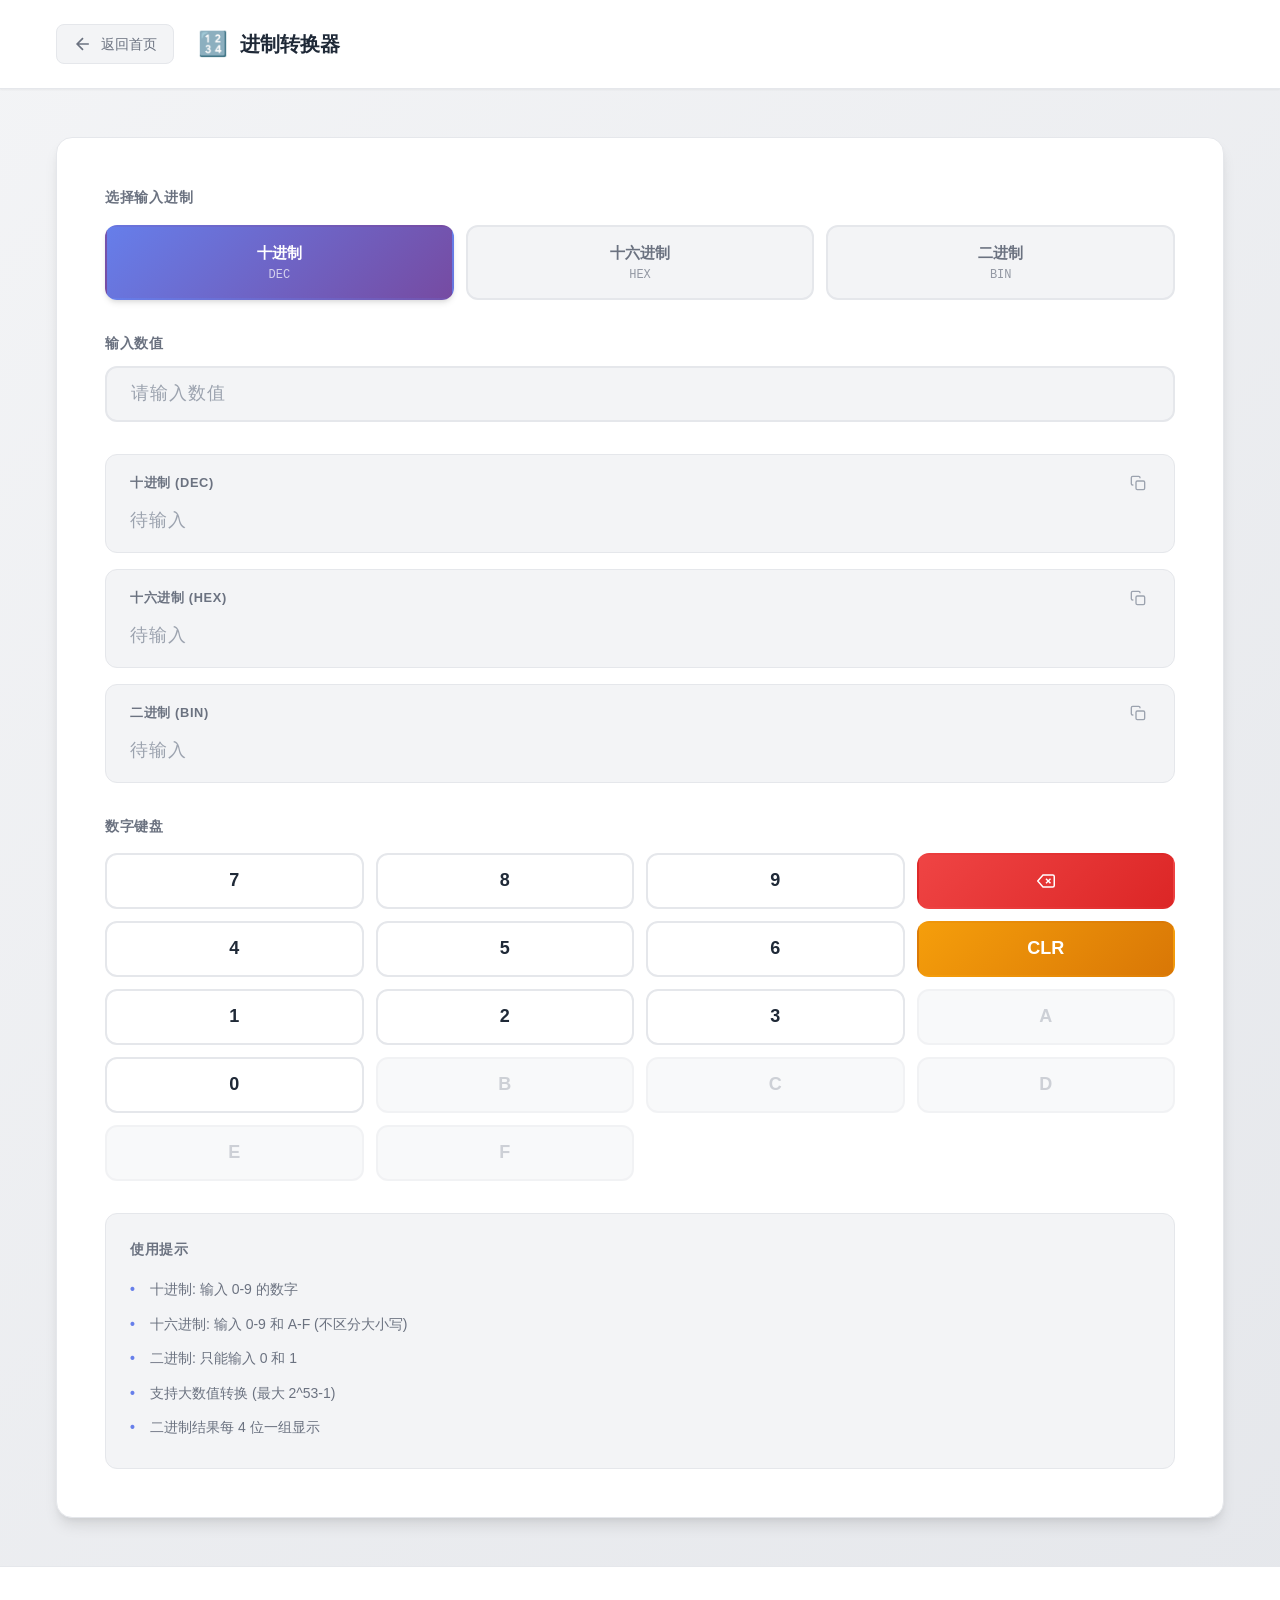
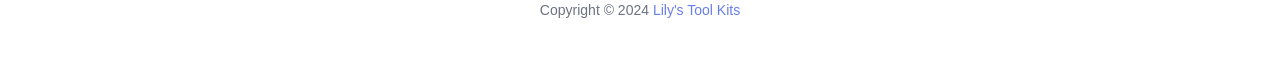
==== converter/converter.html @ 9b56d5a8 "feat: v1.0.0 全新UI设计系统 - 采用现代化卡片式设计风格,渐变色彩主题 - 新增一键复制功能、Toast提示消息系统 - 完美适配桌面、平板、移动设备 - 重构CSS变量系统,提升可维" ====
<!DOCTYPE html>
<html lang="zh-CN">
<head>
    <meta charset="UTF-8">
    <meta name="viewport" content="width=device-width, initial-scale=1.0">
    <title>进制转换器 - LilysToolKits</title>
    <link rel="stylesheet" href="../home/style.css">
    <link rel="stylesheet" href="converter.css">
    <link rel="icon" href="data:image/svg+xml,<svg xmlns='http://www.w3.org/2000/svg' viewBox='0 0 100 100'><text y='.9em' font-size='90'>🔢</text></svg>">
</head>
<body>
    <div class="app-container">
        <!-- 头部导航 -->
        <header class="app-header">
            <div class="header-content">
                <div class="nav-bar">
                    <a href="../home/index.html" class="back-button">
                        <svg width="20" height="20" viewBox="0 0 24 24" fill="none" stroke="currentColor" stroke-width="2">
                            <path d="M19 12H5M12 19l-7-7 7-7"/>
                        </svg>
                        <span>返回首页</span>
                    </a>
                    <div class="page-title">
                        <span class="page-icon">🔢</span>
                        <h1>进制转换器</h1>
                    </div>
                </div>
            </div>
        </header>

        <!-- 主内容区 -->
        <main class="app-main">
            <div class="container">
                <div class="converter-card">
                    <!-- 进制选择 -->
                    <div class="base-selector">
                        <div class="selector-label">选择输入进制</div>
                        <div class="btn-group">
                            <button class="btn btn-active" data-base="10">
                                <span class="btn-label">十进制</span>
                                <span class="btn-hint">DEC</span>
                            </button>
                            <button class="btn" data-base="16">
                                <span class="btn-label">十六进制</span>
                                <span class="btn-hint">HEX</span>
                            </button>
                            <button class="btn" data-base="2">
                                <span class="btn-label">二进制</span>
                                <span class="btn-hint">BIN</span>
                            </button>
                        </div>
                    </div>

                    <!-- 输入区域 -->
                    <div class="input-section">
                        <div class="input-label">输入数值</div>
                        <input type="text" id="inputValue" class="input-box" placeholder="请输入数值" autocomplete="off">
                    </div>

                    <!-- 结果显示 -->
                    <div class="results-section">
                        <div class="result-card">
                            <div class="result-header">
                                <span class="result-label">十进制 (DEC)</span>
                                <button class="copy-btn" data-target="decimalValue" title="复制">
                                    <svg width="16" height="16" viewBox="0 0 24 24" fill="none" stroke="currentColor" stroke-width="2">
                                        <rect x="9" y="9" width="13" height="13" rx="2" ry="2"></rect>
                                        <path d="M5 15H4a2 2 0 0 1-2-2V4a2 2 0 0 1 2-2h9a2 2 0 0 1 2 2v1"></path>
                                    </svg>
                                </button>
                            </div>
                            <div class="result-value" id="decimalValue">
                                <span class="result-placeholder">待输入</span>
                            </div>
                        </div>

                        <div class="result-card">
                            <div class="result-header">
                                <span class="result-label">十六进制 (HEX)</span>
                                <button class="copy-btn" data-target="hexValue" title="复制">
                                    <svg width="16" height="16" viewBox="0 0 24 24" fill="none" stroke="currentColor" stroke-width="2">
                                        <rect x="9" y="9" width="13" height="13" rx="2" ry="2"></rect>
                                        <path d="M5 15H4a2 2 0 0 1-2-2V4a2 2 0 0 1 2-2h9a2 2 0 0 1 2 2v1"></path>
                                    </svg>
                                </button>
                            </div>
                            <div class="result-value" id="hexValue">
                                <span class="result-placeholder">待输入</span>
                            </div>
                        </div>

                        <div class="result-card">
                            <div class="result-header">
                                <span class="result-label">二进制 (BIN)</span>
                                <button class="copy-btn" data-target="binaryValue" title="复制">
                                    <svg width="16" height="16" viewBox="0 0 24 24" fill="none" stroke="currentColor" stroke-width="2">
                                        <rect x="9" y="9" width="13" height="13" rx="2" ry="2"></rect>
                                        <path d="M5 15H4a2 2 0 0 1-2-2V4a2 2 0 0 1 2-2h9a2 2 0 0 1 2 2v1"></path>
                                    </svg>
                                </button>
                            </div>
                            <div class="result-value" id="binaryValue">
                                <span class="result-placeholder">待输入</span>
                            </div>
                        </div>
                    </div>

                    <!-- 数字键盘 -->
                    <div class="keypad-section">
                        <div class="keypad-title">数字键盘</div>
                        <div class="keypad-grid">
                            <button class="keypad-btn" data-value="7">7</button>
                            <button class="keypad-btn" data-value="8">8</button>
                            <button class="keypad-btn" data-value="9">9</button>
                            <button class="keypad-btn keypad-btn-danger" id="deleteBtn">
                                <svg width="18" height="18" viewBox="0 0 24 24" fill="none" stroke="currentColor" stroke-width="2">
                                    <path d="M21 4H8l-7 8 7 8h13a2 2 0 0 0 2-2V6a2 2 0 0 0-2-2z"></path>
                                    <line x1="18" y1="9" x2="12" y2="15"></line>
                                    <line x1="12" y1="9" x2="18" y2="15"></line>
                                </svg>
                            </button>

                            <button class="keypad-btn" data-value="4">4</button>
                            <button class="keypad-btn" data-value="5">5</button>
                            <button class="keypad-btn" data-value="6">6</button>
                            <button class="keypad-btn keypad-btn-warning" id="clearBtn">CLR</button>

                            <button class="keypad-btn" data-value="1">1</button>
                            <button class="keypad-btn" data-value="2">2</button>
                            <button class="keypad-btn" data-value="3">3</button>
                            <button class="keypad-btn" data-value="A">A</button>

                            <button class="keypad-btn" data-value="0">0</button>
                            <button class="keypad-btn" data-value="B">B</button>
                            <button class="keypad-btn" data-value="C">C</button>
                            <button class="keypad-btn" data-value="D">D</button>

                            <button class="keypad-btn" data-value="E">E</button>
                            <button class="keypad-btn" data-value="F">F</button>
                            <button class="keypad-btn keypad-btn-empty"></button>
                            <button class="keypad-btn keypad-btn-empty"></button>
                        </div>
                    </div>

                    <!-- 使用提示 -->
                    <div class="tips-section">
                        <div class="tips-title">使用提示</div>
                        <ul class="tips-list">
                            <li>十进制: 输入 0-9 的数字</li>
                            <li>十六进制: 输入 0-9 和 A-F (不区分大小写)</li>
                            <li>二进制: 只能输入 0 和 1</li>
                            <li>支持大数值转换 (最大 2^53-1)</li>
                            <li>二进制结果每 4 位一组显示</li>
                        </ul>
                    </div>
                </div>
            </div>
        </main>

        <!-- 页脚 -->
        <footer class="app-footer">
            <div class="footer-content">
                <p>Copyright © 2024 <a href="https://gitee.com/jinwyu" target="_blank">Lily's Tool Kits</a></p>
            </div>
        </footer>
    </div>

    <script src="converter.js"></script>
</body>
</html>
---- home/style.css ----
/* ==================== 全局样式 ==================== */
:root {
    /* 主题色 */
    --primary-gradient: linear-gradient(135deg, #667eea 0%, #764ba2 100%);
    --primary-color: #667eea;
    --primary-dark: #764ba2;

    /* 辅助色 */
    --success-color: #10b981;
    --warning-color: #f59e0b;
    --danger-color: #ef4444;
    --info-color: #3b82f6;

    /* 中性色 */
    --bg-gradient: linear-gradient(135deg, #f3f4f6 0%, #e5e7eb 100%);
    --bg-color: #f3f4f6;
    --card-bg: #ffffff;
    --border-color: #e5e7eb;

    /* 文字颜色 */
    --text-primary: #1f2937;
    --text-secondary: #6b7280;
    --text-light: #9ca3af;

    /* 阴影 */
    --shadow-sm: 0 1px 2px 0 rgba(0, 0, 0, 0.05);
    --shadow-md: 0 4px 6px -1px rgba(0, 0, 0, 0.1), 0 2px 4px -1px rgba(0, 0, 0, 0.06);
    --shadow-lg: 0 10px 15px -3px rgba(0, 0, 0, 0.1), 0 4px 6px -2px rgba(0, 0, 0, 0.05);
    --shadow-xl: 0 20px 25px -5px rgba(0, 0, 0, 0.1), 0 10px 10px -5px rgba(0, 0, 0, 0.04);

    /* 圆角 */
    --radius-sm: 0.375rem;
    --radius-md: 0.5rem;
    --radius-lg: 0.75rem;
    --radius-xl: 1rem;

    /* 间距 */
    --spacing-xs: 0.5rem;
    --spacing-sm: 0.75rem;
    --spacing-md: 1rem;
    --spacing-lg: 1.5rem;
    --spacing-xl: 2rem;
    --spacing-2xl: 3rem;
}

* {
    margin: 0;
    padding: 0;
    box-sizing: border-box;
}

body {
    font-family: -apple-system, BlinkMacSystemFont, 'Segoe UI', 'Roboto', 'Oxygen', 'Ubuntu', 'Cantarell', 'Fira Sans', 'Droid Sans', 'Helvetica Neue', sans-serif;
    background: var(--bg-gradient);
    color: var(--text-primary);
    line-height: 1.6;
    min-height: 100vh;
    -webkit-font-smoothing: antialiased;
    -moz-osx-font-smoothing: grayscale;
}

/* ==================== 应用容器 ==================== */
.app-container {
    display: flex;
    flex-direction: column;
    min-height: 100vh;
}

/* ==================== 头部导航 ==================== */
.app-header {
    background: var(--card-bg);
    border-bottom: 1px solid var(--border-color);
    box-shadow: var(--shadow-sm);
    position: sticky;
    top: 0;
    z-index: 100;
}

.header-content {
    max-width: 1200px;
    margin: 0 auto;
    padding: var(--spacing-lg) var(--spacing-md);
}

.logo-section {
    display: flex;
    align-items: center;
    gap: var(--spacing-md);
    margin-bottom: var(--spacing-xs);
}

.logo-icon {
    font-size: 2.5rem;
    filter: drop-shadow(0 2px 4px rgba(0, 0, 0, 0.1));
}

.logo-text {
    display: flex;
    align-items: center;
    gap: var(--spacing-sm);
}

.logo-text h1 {
    font-size: 1.75rem;
    font-weight: 700;
    background: var(--primary-gradient);
    -webkit-background-clip: text;
    -webkit-text-fill-color: transparent;
    background-clip: text;
}

.version-badge {
    display: inline-flex;
    align-items: center;
    padding: 0.25rem 0.75rem;
    background: var(--primary-gradient);
    color: white;
    font-size: 0.75rem;
    font-weight: 600;
    border-radius: 9999px;
    letter-spacing: 0.025em;
}

.header-subtitle {
    color: var(--text-secondary);
    font-size: 0.95rem;
    margin-left: calc(2.5rem + var(--spacing-md));
}

/* ==================== 主内容区 ==================== */
.app-main {
    flex: 1;
    padding: var(--spacing-2xl) 0;
}

.container {
    max-width: 1200px;
    margin: 0 auto;
    padding: 0 var(--spacing-md);
}

/* ==================== 工具网格 ==================== */
.tools-grid {
    display: grid;
    grid-template-columns: repeat(auto-fill, minmax(320px, 1fr));
    gap: var(--spacing-lg);
    margin-bottom: var(--spacing-2xl);
}

.tool-card {
    background: var(--card-bg);
    border-radius: var(--radius-xl);
    padding: var(--spacing-xl);
    box-shadow: var(--shadow-md);
    cursor: pointer;
    transition: all 0.3s cubic-bezier(0.4, 0, 0.2, 1);
    border: 1px solid var(--border-color);
    position: relative;
    overflow: hidden;
}

.tool-card::before {
    content: '';
    position: absolute;
    top: 0;
    left: 0;
    right: 0;
    height: 4px;
    background: var(--primary-gradient);
    transform: scaleX(0);
    transition: transform 0.3s ease;
}

.tool-card:hover {
    transform: translateY(-4px);
    box-shadow: var(--shadow-xl);
    border-color: var(--primary-color);
}

.tool-card:hover::before {
    transform: scaleX(1);
}

.tool-icon {
    width: 56px;
    height: 56px;
    border-radius: var(--radius-lg);
    display: flex;
    align-items: center;
    justify-content: center;
    font-size: 1.75rem;
    margin-bottom: var(--spacing-md);
    background: var(--bg-gradient);
}

.tool-card:nth-child(1) .tool-icon {
    background: linear-gradient(135deg, #667eea 0%, #764ba2 100%);
}

.tool-card:nth-child(2) .tool-icon {
    background: linear-gradient(135deg, #f093fb 0%, #f5576c 100%);
}

.tool-card:nth-child(3) .tool-icon {
    background: linear-gradient(135deg, #4facfe 0%, #00f2fe 100%);
}

.tool-title {
    font-size: 1.25rem;
    font-weight: 600;
    color: var(--text-primary);
    margin-bottom: var(--spacing-xs);
}

.tool-description {
    font-size: 0.9rem;
    color: var(--text-secondary);
    line-height: 1.5;
    margin-bottom: var(--spacing-md);
}

.tool-tags {
    display: flex;
    flex-wrap: wrap;
    gap: var(--spacing-xs);
}

.tool-tag {
    display: inline-flex;
    align-items: center;
    padding: 0.25rem 0.625rem;
    background: var(--bg-color);
    color: var(--text-secondary);
    font-size: 0.75rem;
    font-weight: 500;
    border-radius: var(--radius-sm);
    border: 1px solid var(--border-color);
}

/* ==================== 特性说明 ==================== */
.features-section {
    display: grid;
    grid-template-columns: repeat(auto-fit, minmax(240px, 1fr));
    gap: var(--spacing-lg);
    margin-top: var(--spacing-2xl);
}

.feature-item {
    display: flex;
    align-items: flex-start;
    gap: var(--spacing-md);
    padding: var(--spacing-lg);
    background: var(--card-bg);
    border-radius: var(--radius-lg);
    box-shadow: var(--shadow-sm);
    border: 1px solid var(--border-color);
    transition: all 0.3s ease;
}

.feature-item:hover {
    box-shadow: var(--shadow-md);
    transform: translateY(-2px);
}

.feature-icon {
    font-size: 2rem;
    flex-shrink: 0;
}

.feature-text h3 {
    font-size: 1rem;
    font-weight: 600;
    color: var(--text-primary);
    margin-bottom: 0.25rem;
}

.feature-text p {
    font-size: 0.875rem;
    color: var(--text-secondary);
    line-height: 1.4;
}

/* ==================== 页脚 ==================== */
.app-footer {
    background: var(--card-bg);
    border-top: 1px solid var(--border-color);
    padding: var(--spacing-xl) 0;
    margin-top: auto;
}

.footer-content {
    max-width: 1200px;
    margin: 0 auto;
    padding: 0 var(--spacing-md);
    text-align: center;
}

.footer-content p {
    color: var(--text-secondary);
    font-size: 0.875rem;
    margin-bottom: var(--spacing-xs);
}

.footer-content a {
    color: var(--primary-color);
    text-decoration: none;
    font-weight: 500;
    transition: color 0.2s ease;
}

.footer-content a:hover {
    color: var(--primary-dark);
    text-decoration: underline;
}

.footer-links {
    display: flex;
    justify-content: center;
    align-items: center;
    gap: var(--spacing-sm);
    flex-wrap: wrap;
}

.separator {
    color: var(--text-light);
}

/* ==================== 响应式设计 ==================== */
@media (max-width: 768px) {
    .header-content {
        padding: var(--spacing-md);
    }

    .logo-icon {
        font-size: 2rem;
    }

    .logo-text h1 {
        font-size: 1.5rem;
    }

    .header-subtitle {
        margin-left: calc(2rem + var(--spacing-md));
        font-size: 0.875rem;
    }

    .app-main {
        padding: var(--spacing-xl) 0;
    }

    .tools-grid {
        grid-template-columns: 1fr;
        gap: var(--spacing-md);
    }

    .tool-card {
        padding: var(--spacing-lg);
    }

    .features-section {
        grid-template-columns: 1fr;
        gap: var(--spacing-md);
    }

    .feature-item {
        padding: var(--spacing-md);
    }
}

@media (max-width: 480px) {
    .container {
        padding: 0 var(--spacing-sm);
    }

    .logo-text h1 {
        font-size: 1.25rem;
    }

    .version-badge {
        font-size: 0.7rem;
        padding: 0.2rem 0.5rem;
    }

    .tool-icon {
        width: 48px;
        height: 48px;
        font-size: 1.5rem;
    }

    .tool-title {
        font-size: 1.1rem;
    }

    .tool-description {
        font-size: 0.85rem;
    }
}

/* ==================== 动画效果 ==================== */
@keyframes fadeIn {
    from {
        opacity: 0;
        transform: translateY(20px);
    }
    to {
        opacity: 1;
        transform: translateY(0);
    }
}

.tool-card {
    animation: fadeIn 0.5s ease-out;
}

.tool-card:nth-child(1) {
    animation-delay: 0.1s;
}

.tool-card:nth-child(2) {
    animation-delay: 0.2s;
}

.tool-card:nth-child(3) {
    animation-delay: 0.3s;
}

.feature-item {
    animation: fadeIn 0.5s ease-out;
}

.feature-item:nth-child(1) {
    animation-delay: 0.4s;
}

.feature-item:nth-child(2) {
    animation-delay: 0.5s;
}

.feature-item:nth-child(3) {
    animation-delay: 0.6s;
}

.feature-item:nth-child(4) {
    animation-delay: 0.7s;
}
---- converter/converter.css ----
/* ==================== 导航栏样式 ==================== */
.nav-bar {
    display: flex;
    align-items: center;
    gap: var(--spacing-lg);
}

.back-button {
    display: inline-flex;
    align-items: center;
    gap: var(--spacing-xs);
    padding: var(--spacing-xs) var(--spacing-md);
    background: var(--bg-color);
    color: var(--text-secondary);
    text-decoration: none;
    border-radius: var(--radius-md);
    font-size: 0.875rem;
    font-weight: 500;
    transition: all 0.2s ease;
    border: 1px solid var(--border-color);
}

.back-button:hover {
    background: var(--primary-color);
    color: white;
    border-color: var(--primary-color);
    transform: translateX(-2px);
}

.back-button svg {
    transition: transform 0.2s ease;
}

.back-button:hover svg {
    transform: translateX(-2px);
}

.page-title {
    display: flex;
    align-items: center;
    gap: var(--spacing-sm);
}

.page-icon {
    font-size: 1.5rem;
}

.page-title h1 {
    font-size: 1.25rem;
    font-weight: 600;
    color: var(--text-primary);
}

/* ==================== 转换器卡片 ==================== */
.converter-card {
    background: var(--card-bg);
    border-radius: var(--radius-xl);
    padding: var(--spacing-2xl);
    box-shadow: var(--shadow-lg);
    border: 1px solid var(--border-color);
}

/* ==================== 进制选择器 ==================== */
.base-selector {
    margin-bottom: var(--spacing-xl);
}

.selector-label {
    font-size: 0.875rem;
    font-weight: 600;
    color: var(--text-secondary);
    margin-bottom: var(--spacing-md);
    text-transform: uppercase;
    letter-spacing: 0.05em;
}

.btn-group {
    display: flex;
    gap: var(--spacing-sm);
    flex-wrap: wrap;
}

.btn {
    flex: 1;
    min-width: 120px;
    padding: var(--spacing-md) var(--spacing-lg);
    background: var(--bg-color);
    color: var(--text-secondary);
    border: 2px solid var(--border-color);
    border-radius: var(--radius-lg);
    font-size: 0.95rem;
    font-weight: 500;
    cursor: pointer;
    transition: all 0.3s ease;
    display: flex;
    flex-direction: column;
    align-items: center;
    gap: 0.25rem;
}

.btn-label {
    font-weight: 600;
}

.btn-hint {
    font-size: 0.75rem;
    opacity: 0.7;
    font-family: monospace;
}

.btn:hover {
    background: white;
    border-color: var(--primary-color);
    color: var(--primary-color);
    transform: translateY(-2px);
    box-shadow: var(--shadow-md);
}

.btn-active {
    background: var(--primary-gradient);
    color: white;
    border-color: transparent;
    box-shadow: var(--shadow-md);
}

.btn-active:hover {
    background: var(--primary-gradient);
    color: white;
    border-color: transparent;
    transform: translateY(-2px);
}

/* ==================== 输入区域 ==================== */
.input-section {
    margin-bottom: var(--spacing-xl);
}

.input-label {
    font-size: 0.875rem;
    font-weight: 600;
    color: var(--text-secondary);
    margin-bottom: var(--spacing-sm);
    text-transform: uppercase;
    letter-spacing: 0.05em;
}

.input-box {
    width: 100%;
    padding: var(--spacing-md) var(--spacing-lg);
    font-family: 'Courier New', Courier, monospace;
    font-size: 1.125rem;
    font-weight: 600;
    border: 2px solid var(--border-color);
    border-radius: var(--radius-lg);
    background: var(--bg-color);
    color: var(--text-primary);
    transition: all 0.3s ease;
    letter-spacing: 0.05em;
}

.input-box:focus {
    outline: none;
    border-color: var(--primary-color);
    background: white;
    box-shadow: 0 0 0 3px rgba(102, 126, 234, 0.1);
}

.input-box::placeholder {
    color: var(--text-light);
    font-weight: 400;
}

.input-error {
    border-color: var(--danger-color) !important;
    background: #fef2f2 !important;
}

/* ==================== 结果显示 ==================== */
.results-section {
    display: grid;
    gap: var(--spacing-md);
    margin-bottom: var(--spacing-xl);
}

.result-card {
    background: var(--bg-color);
    border-radius: var(--radius-lg);
    padding: var(--spacing-md) var(--spacing-lg);
    border: 1px solid var(--border-color);
    transition: all 0.3s ease;
}

.result-card:hover {
    border-color: var(--primary-color);
    box-shadow: var(--shadow-sm);
}

.result-header {
    display: flex;
    justify-content: space-between;
    align-items: center;
    margin-bottom: var(--spacing-sm);
}

.result-label {
    font-size: 0.8rem;
    font-weight: 600;
    color: var(--text-secondary);
    text-transform: uppercase;
    letter-spacing: 0.05em;
}

.copy-btn {
    background: transparent;
    border: none;
    color: var(--text-light);
    cursor: pointer;
    padding: 0.25rem;
    border-radius: var(--radius-sm);
    transition: all 0.2s ease;
    display: flex;
    align-items: center;
    justify-content: center;
}

.copy-btn:hover {
    color: var(--primary-color);
    background: rgba(102, 126, 234, 0.1);
}

.result-value {
    font-family: 'Courier New', Courier, monospace;
    font-size: 1.125rem;
    font-weight: 600;
    color: var(--text-primary);
    word-break: break-all;
    line-height: 1.6;
    min-height: 1.75rem;
    letter-spacing: 0.05em;
}

.result-placeholder {
    color: var(--text-light);
    font-weight: 400;
}

.result-value-error {
    color: var(--danger-color);
    font-weight: 500;
}

/* ==================== 数字键盘 ==================== */
.keypad-section {
    margin-bottom: var(--spacing-xl);
}

.keypad-title {
    font-size: 0.875rem;
    font-weight: 600;
    color: var(--text-secondary);
    margin-bottom: var(--spacing-md);
    text-transform: uppercase;
    letter-spacing: 0.05em;
}

.keypad-grid {
    display: grid;
    grid-template-columns: repeat(4, 1fr);
    gap: var(--spacing-sm);
}

.keypad-btn {
    height: 56px;
    background: white;
    border: 2px solid var(--border-color);
    border-radius: var(--radius-lg);
    font-size: 1.125rem;
    font-weight: 600;
    color: var(--text-primary);
    cursor: pointer;
    transition: all 0.2s ease;
    display: flex;
    align-items: center;
    justify-content: center;
}

.keypad-btn:hover:not(.keypad-btn-empty):not(.keypad-btn-disabled) {
    background: var(--primary-color);
    color: white;
    border-color: var(--primary-color);
    transform: translateY(-2px);
    box-shadow: var(--shadow-md);
}

.keypad-btn:active:not(.keypad-btn-empty):not(.keypad-btn-disabled) {
    transform: translateY(0);
}

.keypad-btn-disabled {
    background: var(--bg-color);
    color: var(--text-light);
    cursor: not-allowed;
    opacity: 0.5;
}

.keypad-btn-danger {
    background: linear-gradient(135deg, #ef4444 0%, #dc2626 100%);
    color: white;
    border-color: transparent;
}

.keypad-btn-danger:hover {
    background: linear-gradient(135deg, #dc2626 0%, #b91c1c 100%);
    transform: translateY(-2px);
}

.keypad-btn-warning {
    background: linear-gradient(135deg, #f59e0b 0%, #d97706 100%);
    color: white;
    border-color: transparent;
}

.keypad-btn-warning:hover {
    background: linear-gradient(135deg, #d97706 0%, #b45309 100%);
    transform: translateY(-2px);
}

.keypad-btn-empty {
    background: transparent;
    border-color: transparent;
    cursor: default;
}

/* ==================== 使用提示 ==================== */
.tips-section {
    background: var(--bg-color);
    border-radius: var(--radius-lg);
    padding: var(--spacing-lg);
    border: 1px solid var(--border-color);
}

.tips-title {
    font-size: 0.875rem;
    font-weight: 600;
    color: var(--text-secondary);
    margin-bottom: var(--spacing-sm);
    text-transform: uppercase;
    letter-spacing: 0.05em;
}

.tips-list {
    list-style: none;
    padding: 0;
    margin: 0;
}

.tips-list li {
    font-size: 0.875rem;
    color: var(--text-secondary);
    padding: 0.375rem 0;
    padding-left: 1.25rem;
    position: relative;
}

.tips-list li::before {
    content: '•';
    position: absolute;
    left: 0;
    color: var(--primary-color);
    font-weight: bold;
}

/* ==================== 响应式设计 ==================== */
@media (max-width: 768px) {
    .nav-bar {
        flex-direction: column;
        align-items: flex-start;
        gap: var(--spacing-md);
    }

    .back-button {
        align-self: flex-start;
    }

    .converter-card {
        padding: var(--spacing-lg);
    }

    .btn-group {
        flex-direction: column;
    }

    .btn {
        min-width: auto;
    }

    .keypad-btn {
        height: 64px;
        font-size: 1rem;
    }

    .result-value {
        font-size: 1rem;
    }
}

@media (max-width: 480px) {
    .converter-card {
        padding: var(--spacing-md);
    }

    .keypad-btn {
        height: 56px;
        font-size: 0.95rem;
    }

    .input-box {
        font-size: 1rem;
        padding: var(--spacing-sm) var(--spacing-md);
    }
}

/* ==================== 动画效果 ==================== */
@keyframes fadeIn {
    from {
        opacity: 0;
        transform: translateY(10px);
    }
    to {
        opacity: 1;
        transform: translateY(0);
    }
}

.converter-card {
    animation: fadeIn 0.4s ease-out;
}

.result-card {
    animation: fadeIn 0.4s ease-out;
}

.result-card:nth-child(1) {
    animation-delay: 0.1s;
}

.result-card:nth-child(2) {
    animation-delay: 0.2s;
}

.result-card:nth-child(3) {
    animation-delay: 0.3s;
}
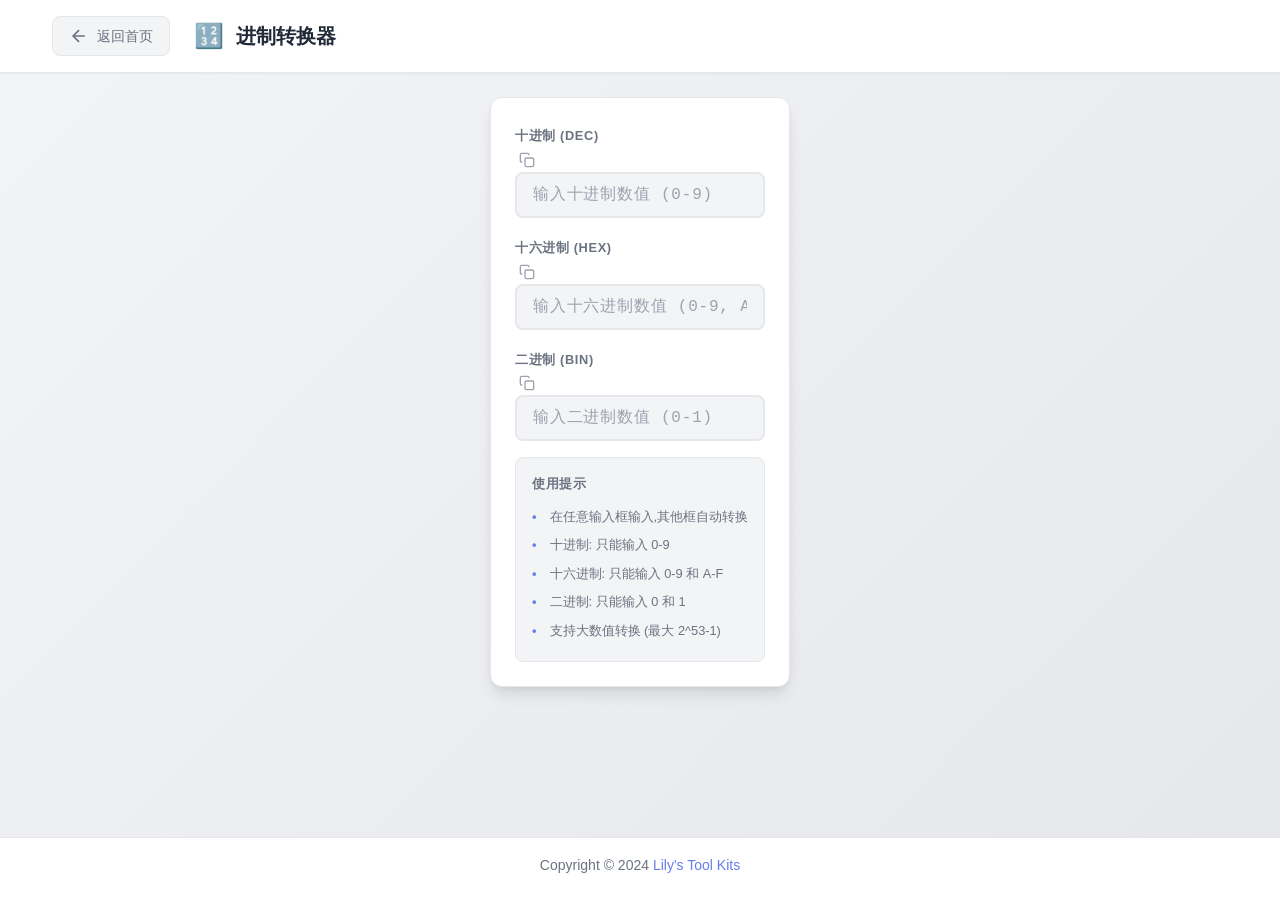
==== commit c92e8b90: "Release v1.0.3: 首页优化,进制转换器重构,实时转换 - 首页去掉4个特性卡片,优化H5布局 - 进制转换器重构,只保留3个输入框 - 实现实时转换功能 - 智能输入限制 - 简化UI," ====
--- a/converter/converter.html
+++ b/converter/converter.html
@@ -32,125 +32,57 @@
         <main class="app-main">
             <div class="container">
                 <div class="converter-card">
-                    <!-- 进制选择 -->
-                    <div class="base-selector">
-                        <div class="selector-label">选择输入进制</div>
-                        <div class="btn-group">
-                            <button class="btn btn-active" data-base="10">
-                                <span class="btn-label">十进制</span>
-                                <span class="btn-hint">DEC</span>
-                            </button>
-                            <button class="btn" data-base="16">
-                                <span class="btn-label">十六进制</span>
-                                <span class="btn-hint">HEX</span>
-                            </button>
-                            <button class="btn" data-base="2">
-                                <span class="btn-label">二进制</span>
-                                <span class="btn-hint">BIN</span>
+                    <!-- 十进制输入 -->
+                    <div class="input-section">
+                        <div class="input-header">
+                            <span class="input-label">十进制 (DEC)</span>
+                            <button class="copy-btn" data-target="decimalInput" title="复制">
+                                <svg width="16" height="16" viewBox="0 0 24 24" fill="none" stroke="currentColor" stroke-width="2">
+                                    <rect x="9" y="9" width="13" height="13" rx="2" ry="2"></rect>
+                                    <path d="M5 15H4a2 2 0 0 1-2-2V4a2 2 0 0 1 2-2h9a2 2 0 0 1 2 2v1"></path>
+                                </svg>
                             </button>
                         </div>
+                        <input type="text" id="decimalInput" class="input-box" placeholder="输入十进制数值 (0-9)" autocomplete="off">
                     </div>
 
-                    <!-- 输入区域 -->
+                    <!-- 十六进制输入 -->
                     <div class="input-section">
-                        <div class="input-label">输入数值</div>
-                        <input type="text" id="inputValue" class="input-box" placeholder="请输入数值" autocomplete="off">
+                        <div class="input-header">
+                            <span class="input-label">十六进制 (HEX)</span>
+                            <button class="copy-btn" data-target="hexInput" title="复制">
+                                <svg width="16" height="16" viewBox="0 0 24 24" fill="none" stroke="currentColor" stroke-width="2">
+                                    <rect x="9" y="9" width="13" height="13" rx="2" ry="2"></rect>
+                                    <path d="M5 15H4a2 2 0 0 1-2-2V4a2 2 0 0 1 2-2h9a2 2 0 0 1 2 2v1"></path>
+                                </svg>
+                            </button>
+                        </div>
+                        <input type="text" id="hexInput" class="input-box" placeholder="输入十六进制数值 (0-9, A-F)" autocomplete="off">
                     </div>
 
-                    <!-- 结果显示 -->
-                    <div class="results-section">
-                        <div class="result-card">
-                            <div class="result-header">
-                                <span class="result-label">十进制 (DEC)</span>
-                                <button class="copy-btn" data-target="decimalValue" title="复制">
-                                    <svg width="16" height="16" viewBox="0 0 24 24" fill="none" stroke="currentColor" stroke-width="2">
-                                        <rect x="9" y="9" width="13" height="13" rx="2" ry="2"></rect>
-                                        <path d="M5 15H4a2 2 0 0 1-2-2V4a2 2 0 0 1 2-2h9a2 2 0 0 1 2 2v1"></path>
-                                    </svg>
-                                </button>
-                            </div>
-                            <div class="result-value" id="decimalValue">
-                                <span class="result-placeholder">待输入</span>
-                            </div>
-                        </div>
-
-                        <div class="result-card">
-                            <div class="result-header">
-                                <span class="result-label">十六进制 (HEX)</span>
-                                <button class="copy-btn" data-target="hexValue" title="复制">
-                                    <svg width="16" height="16" viewBox="0 0 24 24" fill="none" stroke="currentColor" stroke-width="2">
-                                        <rect x="9" y="9" width="13" height="13" rx="2" ry="2"></rect>
-                                        <path d="M5 15H4a2 2 0 0 1-2-2V4a2 2 0 0 1 2-2h9a2 2 0 0 1 2 2v1"></path>
-                                    </svg>
-                                </button>
-                            </div>
-                            <div class="result-value" id="hexValue">
-                                <span class="result-placeholder">待输入</span>
-                            </div>
-                        </div>
-
-                        <div class="result-card">
-                            <div class="result-header">
-                                <span class="result-label">二进制 (BIN)</span>
-                                <button class="copy-btn" data-target="binaryValue" title="复制">
-                                    <svg width="16" height="16" viewBox="0 0 24 24" fill="none" stroke="currentColor" stroke-width="2">
-                                        <rect x="9" y="9" width="13" height="13" rx="2" ry="2"></rect>
-                                        <path d="M5 15H4a2 2 0 0 1-2-2V4a2 2 0 0 1 2-2h9a2 2 0 0 1 2 2v1"></path>
-                                    </svg>
-                                </button>
-                            </div>
-                            <div class="result-value" id="binaryValue">
-                                <span class="result-placeholder">待输入</span>
-                            </div>
-                        </div>
-                    </div>
-
-                    <!-- 数字键盘 -->
-                    <div class="keypad-section">
-                        <div class="keypad-title">数字键盘</div>
-                        <div class="keypad-grid">
-                            <button class="keypad-btn" data-value="7">7</button>
-                            <button class="keypad-btn" data-value="8">8</button>
-                            <button class="keypad-btn" data-value="9">9</button>
-                            <button class="keypad-btn keypad-btn-danger" id="deleteBtn">
-                                <svg width="18" height="18" viewBox="0 0 24 24" fill="none" stroke="currentColor" stroke-width="2">
-                                    <path d="M21 4H8l-7 8 7 8h13a2 2 0 0 0 2-2V6a2 2 0 0 0-2-2z"></path>
-                                    <line x1="18" y1="9" x2="12" y2="15"></line>
-                                    <line x1="12" y1="9" x2="18" y2="15"></line>
+                    <!-- 二进制输入 -->
+                    <div class="input-section">
+                        <div class="input-header">
+                            <span class="input-label">二进制 (BIN)</span>
+                            <button class="copy-btn" data-target="binaryInput" title="复制">
+                                <svg width="16" height="16" viewBox="0 0 24 24" fill="none" stroke="currentColor" stroke-width="2">
+                                    <rect x="9" y="9" width="13" height="13" rx="2" ry="2"></rect>
+                                    <path d="M5 15H4a2 2 0 0 1-2-2V4a2 2 0 0 1 2-2h9a2 2 0 0 1 2 2v1"></path>
                                 </svg>
                             </button>
-
-                            <button class="keypad-btn" data-value="4">4</button>
-                            <button class="keypad-btn" data-value="5">5</button>
-                            <button class="keypad-btn" data-value="6">6</button>
-                            <button class="keypad-btn keypad-btn-warning" id="clearBtn">CLR</button>
-
-                            <button class="keypad-btn" data-value="1">1</button>
-                            <button class="keypad-btn" data-value="2">2</button>
-                            <button class="keypad-btn" data-value="3">3</button>
-                            <button class="keypad-btn" data-value="A">A</button>
-
-                            <button class="keypad-btn" data-value="0">0</button>
-                            <button class="keypad-btn" data-value="B">B</button>
-                            <button class="keypad-btn" data-value="C">C</button>
-                            <button class="keypad-btn" data-value="D">D</button>
-
-                            <button class="keypad-btn" data-value="E">E</button>
-                            <button class="keypad-btn" data-value="F">F</button>
-                            <button class="keypad-btn keypad-btn-empty"></button>
-                            <button class="keypad-btn keypad-btn-empty"></button>
                         </div>
+                        <input type="text" id="binaryInput" class="input-box" placeholder="输入二进制数值 (0-1)" autocomplete="off">
                     </div>
 
                     <!-- 使用提示 -->
                     <div class="tips-section">
                         <div class="tips-title">使用提示</div>
                         <ul class="tips-list">
-                            <li>十进制: 输入 0-9 的数字</li>
-                            <li>十六进制: 输入 0-9 和 A-F (不区分大小写)</li>
+                            <li>在任意输入框输入,其他框自动转换</li>
+                            <li>十进制: 只能输入 0-9</li>
+                            <li>十六进制: 只能输入 0-9 和 A-F</li>
                             <li>二进制: 只能输入 0 和 1</li>
                             <li>支持大数值转换 (最大 2^53-1)</li>
-                            <li>二进制结果每 4 位一组显示</li>
                         </ul>
                     </div>
                 </div>
--- a/home/style.css
+++ b/home/style.css
@@ -79,7 +79,7 @@
 .header-content {
     max-width: 1200px;
     margin: 0 auto;
-    padding: var(--spacing-lg) var(--spacing-md);
+    padding: var(--spacing-md) var(--spacing-sm);
 }
 
 .logo-section {
@@ -90,7 +90,7 @@
 }
 
 .logo-icon {
-    font-size: 2.5rem;
+    font-size: 2rem;
     filter: drop-shadow(0 2px 4px rgba(0, 0, 0, 0.1));
 }
 
@@ -101,7 +101,7 @@
 }
 
 .logo-text h1 {
-    font-size: 1.75rem;
+    font-size: 1.5rem;
     font-weight: 700;
     background: var(--primary-gradient);
     -webkit-background-clip: text;
@@ -130,7 +130,9 @@
 /* ==================== 主内容区 ==================== */
 .app-main {
     flex: 1;
-    padding: var(--spacing-2xl) 0;
+    padding: var(--spacing-lg) 0;
+    display: flex;
+    flex-direction: column;
 }
 
 .container {
@@ -142,15 +144,15 @@
 /* ==================== 工具网格 ==================== */
 .tools-grid {
     display: grid;
-    grid-template-columns: repeat(auto-fill, minmax(320px, 1fr));
-    gap: var(--spacing-lg);
-    margin-bottom: var(--spacing-2xl);
+    grid-template-columns: repeat(auto-fill, minmax(280px, 1fr));
+    gap: var(--spacing-md);
+    margin-bottom: var(--spacing-lg);
 }
 
 .tool-card {
     background: var(--card-bg);
-    border-radius: var(--radius-xl);
-    padding: var(--spacing-xl);
+    border-radius: var(--radius-lg);
+    padding: var(--spacing-lg);
     box-shadow: var(--shadow-md);
     cursor: pointer;
     transition: all 0.3s cubic-bezier(0.4, 0, 0.2, 1);
@@ -182,14 +184,14 @@
 }
 
 .tool-icon {
-    width: 56px;
-    height: 56px;
-    border-radius: var(--radius-lg);
+    width: 48px;
+    height: 48px;
+    border-radius: var(--radius-md);
     display: flex;
     align-items: center;
     justify-content: center;
-    font-size: 1.75rem;
-    margin-bottom: var(--spacing-md);
+    font-size: 1.5rem;
+    margin-bottom: var(--spacing-sm);
     background: var(--bg-gradient);
 }
 
@@ -206,17 +208,17 @@
 }
 
 .tool-title {
-    font-size: 1.25rem;
+    font-size: 1.1rem;
     font-weight: 600;
     color: var(--text-primary);
     margin-bottom: var(--spacing-xs);
 }
 
 .tool-description {
-    font-size: 0.9rem;
+    font-size: 0.85rem;
     color: var(--text-secondary);
-    line-height: 1.5;
-    margin-bottom: var(--spacing-md);
+    line-height: 1.4;
+    margin-bottom: var(--spacing-sm);
 }
 
 .tool-tags {
@@ -240,18 +242,18 @@
 /* ==================== 特性说明 ==================== */
 .features-section {
     display: grid;
-    grid-template-columns: repeat(auto-fit, minmax(240px, 1fr));
-    gap: var(--spacing-lg);
-    margin-top: var(--spacing-2xl);
+    grid-template-columns: repeat(auto-fit, minmax(200px, 1fr));
+    gap: var(--spacing-md);
+    margin-top: var(--spacing-lg);
 }
 
 .feature-item {
     display: flex;
     align-items: flex-start;
-    gap: var(--spacing-md);
-    padding: var(--spacing-lg);
+    gap: var(--spacing-sm);
+    padding: var(--spacing-md);
     background: var(--card-bg);
-    border-radius: var(--radius-lg);
+    border-radius: var(--radius-md);
     box-shadow: var(--shadow-sm);
     border: 1px solid var(--border-color);
     transition: all 0.3s ease;
@@ -263,28 +265,28 @@
 }
 
 .feature-icon {
-    font-size: 2rem;
+    font-size: 1.5rem;
     flex-shrink: 0;
 }
 
 .feature-text h3 {
-    font-size: 1rem;
+    font-size: 0.9rem;
     font-weight: 600;
     color: var(--text-primary);
-    margin-bottom: 0.25rem;
+    margin-bottom: 0.2rem;
 }
 
 .feature-text p {
-    font-size: 0.875rem;
+    font-size: 0.8rem;
     color: var(--text-secondary);
-    line-height: 1.4;
+    line-height: 1.3;
 }
 
 /* ==================== 页脚 ==================== */
 .app-footer {
     background: var(--card-bg);
     border-top: 1px solid var(--border-color);
-    padding: var(--spacing-xl) 0;
+    padding: var(--spacing-md) 0;
     margin-top: auto;
 }
 
@@ -328,71 +330,91 @@
 /* ==================== 响应式设计 ==================== */
 @media (max-width: 768px) {
     .header-content {
-        padding: var(--spacing-md);
+        padding: var(--spacing-sm);
+    }
+
+    .logo-section {
+        gap: var(--spacing-sm);
     }
 
     .logo-icon {
-        font-size: 2rem;
+        font-size: 1.5rem;
     }
 
     .logo-text h1 {
-        font-size: 1.5rem;
+        font-size: 1.25rem;
     }
 
     .header-subtitle {
-        margin-left: calc(2rem + var(--spacing-md));
-        font-size: 0.875rem;
+        margin-left: calc(1.5rem + var(--spacing-sm));
+        font-size: 0.8rem;
     }
 
     .app-main {
-        padding: var(--spacing-xl) 0;
+        padding: var(--spacing-md) 0;
     }
 
     .tools-grid {
         grid-template-columns: 1fr;
-        gap: var(--spacing-md);
+        gap: var(--spacing-sm);
     }
 
     .tool-card {
-        padding: var(--spacing-lg);
+        padding: var(--spacing-md);
     }
 
     .features-section {
         grid-template-columns: 1fr;
-        gap: var(--spacing-md);
+        gap: var(--spacing-sm);
     }
 
     .feature-item {
-        padding: var(--spacing-md);
+        padding: var(--spacing-sm);
+    }
+
+    .footer-content {
+        padding: 0 var(--spacing-sm);
     }
 }
 
 @media (max-width: 480px) {
     .container {
-        padding: 0 var(--spacing-sm);
+        padding: 0 var(--spacing-xs);
     }
 
     .logo-text h1 {
+        font-size: 1.1rem;
+    }
+
+    .version-badge {
+        font-size: 0.65rem;
+        padding: 0.15rem 0.4rem;
+    }
+
+    .tool-icon {
+        width: 40px;
+        height: 40px;
         font-size: 1.25rem;
     }
 
-    .version-badge {
-        font-size: 0.7rem;
-        padding: 0.2rem 0.5rem;
-    }
-
-    .tool-icon {
-        width: 48px;
-        height: 48px;
-        font-size: 1.5rem;
-    }
-
     .tool-title {
-        font-size: 1.1rem;
+        font-size: 1rem;
     }
 
     .tool-description {
+        font-size: 0.8rem;
+    }
+
+    .feature-icon {
+        font-size: 1.25rem;
+    }
+
+    .feature-text h3 {
         font-size: 0.85rem;
+    }
+
+    .feature-text p {
+        font-size: 0.75rem;
     }
 }
 
--- a/converter/converter.css
+++ b/converter/converter.css
@@ -54,22 +54,22 @@
 /* ==================== 转换器卡片 ==================== */
 .converter-card {
     background: var(--card-bg);
-    border-radius: var(--radius-xl);
-    padding: var(--spacing-2xl);
+    border-radius: var(--radius-lg);
+    padding: var(--spacing-lg);
     box-shadow: var(--shadow-lg);
     border: 1px solid var(--border-color);
 }
 
 /* ==================== 进制选择器 ==================== */
 .base-selector {
-    margin-bottom: var(--spacing-xl);
+    margin-bottom: var(--spacing-md);
 }
 
 .selector-label {
-    font-size: 0.875rem;
-    font-weight: 600;
-    color: var(--text-secondary);
-    margin-bottom: var(--spacing-md);
+    font-size: 0.8rem;
+    font-weight: 600;
+    color: var(--text-secondary);
+    margin-bottom: var(--spacing-sm);
     text-transform: uppercase;
     letter-spacing: 0.05em;
 }
@@ -82,20 +82,20 @@
 
 .btn {
     flex: 1;
-    min-width: 120px;
-    padding: var(--spacing-md) var(--spacing-lg);
+    min-width: 100px;
+    padding: var(--spacing-sm) var(--spacing-md);
     background: var(--bg-color);
     color: var(--text-secondary);
     border: 2px solid var(--border-color);
-    border-radius: var(--radius-lg);
-    font-size: 0.95rem;
+    border-radius: var(--radius-md);
+    font-size: 0.85rem;
     font-weight: 500;
     cursor: pointer;
     transition: all 0.3s ease;
     display: flex;
     flex-direction: column;
     align-items: center;
-    gap: 0.25rem;
+    gap: 0.2rem;
 }
 
 .btn-label {
@@ -103,7 +103,7 @@
 }
 
 .btn-hint {
-    font-size: 0.75rem;
+    font-size: 0.7rem;
     opacity: 0.7;
     font-family: monospace;
 }
@@ -132,26 +132,26 @@
 
 /* ==================== 输入区域 ==================== */
 .input-section {
-    margin-bottom: var(--spacing-xl);
+    margin-bottom: var(--spacing-md);
 }
 
 .input-label {
-    font-size: 0.875rem;
-    font-weight: 600;
-    color: var(--text-secondary);
-    margin-bottom: var(--spacing-sm);
+    font-size: 0.8rem;
+    font-weight: 600;
+    color: var(--text-secondary);
+    margin-bottom: var(--spacing-xs);
     text-transform: uppercase;
     letter-spacing: 0.05em;
 }
 
 .input-box {
     width: 100%;
-    padding: var(--spacing-md) var(--spacing-lg);
+    padding: var(--spacing-sm) var(--spacing-md);
     font-family: 'Courier New', Courier, monospace;
-    font-size: 1.125rem;
+    font-size: 1rem;
     font-weight: 600;
     border: 2px solid var(--border-color);
-    border-radius: var(--radius-lg);
+    border-radius: var(--radius-md);
     background: var(--bg-color);
     color: var(--text-primary);
     transition: all 0.3s ease;
@@ -178,14 +178,14 @@
 /* ==================== 结果显示 ==================== */
 .results-section {
     display: grid;
-    gap: var(--spacing-md);
-    margin-bottom: var(--spacing-xl);
+    gap: var(--spacing-sm);
+    margin-bottom: var(--spacing-md);
 }
 
 .result-card {
     background: var(--bg-color);
-    border-radius: var(--radius-lg);
-    padding: var(--spacing-md) var(--spacing-lg);
+    border-radius: var(--radius-md);
+    padding: var(--spacing-sm) var(--spacing-md);
     border: 1px solid var(--border-color);
     transition: all 0.3s ease;
 }
@@ -199,11 +199,11 @@
     display: flex;
     justify-content: space-between;
     align-items: center;
-    margin-bottom: var(--spacing-sm);
+    margin-bottom: var(--spacing-xs);
 }
 
 .result-label {
-    font-size: 0.8rem;
+    font-size: 0.75rem;
     font-weight: 600;
     color: var(--text-secondary);
     text-transform: uppercase;
@@ -230,12 +230,12 @@
 
 .result-value {
     font-family: 'Courier New', Courier, monospace;
-    font-size: 1.125rem;
+    font-size: 1rem;
     font-weight: 600;
     color: var(--text-primary);
     word-break: break-all;
-    line-height: 1.6;
-    min-height: 1.75rem;
+    line-height: 1.5;
+    min-height: 1.5rem;
     letter-spacing: 0.05em;
 }
 
@@ -251,14 +251,14 @@
 
 /* ==================== 数字键盘 ==================== */
 .keypad-section {
-    margin-bottom: var(--spacing-xl);
+    margin-bottom: var(--spacing-md);
 }
 
 .keypad-title {
-    font-size: 0.875rem;
-    font-weight: 600;
-    color: var(--text-secondary);
-    margin-bottom: var(--spacing-md);
+    font-size: 0.8rem;
+    font-weight: 600;
+    color: var(--text-secondary);
+    margin-bottom: var(--spacing-sm);
     text-transform: uppercase;
     letter-spacing: 0.05em;
 }
@@ -266,15 +266,15 @@
 .keypad-grid {
     display: grid;
     grid-template-columns: repeat(4, 1fr);
-    gap: var(--spacing-sm);
+    gap: var(--spacing-xs);
 }
 
 .keypad-btn {
-    height: 56px;
+    height: 48px;
     background: white;
     border: 2px solid var(--border-color);
-    border-radius: var(--radius-lg);
-    font-size: 1.125rem;
+    border-radius: var(--radius-md);
+    font-size: 1rem;
     font-weight: 600;
     color: var(--text-primary);
     cursor: pointer;
@@ -334,16 +334,16 @@
 /* ==================== 使用提示 ==================== */
 .tips-section {
     background: var(--bg-color);
-    border-radius: var(--radius-lg);
-    padding: var(--spacing-lg);
+    border-radius: var(--radius-md);
+    padding: var(--spacing-md);
     border: 1px solid var(--border-color);
 }
 
 .tips-title {
-    font-size: 0.875rem;
-    font-weight: 600;
-    color: var(--text-secondary);
-    margin-bottom: var(--spacing-sm);
+    font-size: 0.8rem;
+    font-weight: 600;
+    color: var(--text-secondary);
+    margin-bottom: var(--spacing-xs);
     text-transform: uppercase;
     letter-spacing: 0.05em;
 }
@@ -355,10 +355,10 @@
 }
 
 .tips-list li {
-    font-size: 0.875rem;
-    color: var(--text-secondary);
-    padding: 0.375rem 0;
-    padding-left: 1.25rem;
+    font-size: 0.8rem;
+    color: var(--text-secondary);
+    padding: 0.25rem 0;
+    padding-left: 1.1rem;
     position: relative;
 }
 
@@ -375,7 +375,7 @@
     .nav-bar {
         flex-direction: column;
         align-items: flex-start;
-        gap: var(--spacing-md);
+        gap: var(--spacing-sm);
     }
 
     .back-button {
@@ -383,7 +383,7 @@
     }
 
     .converter-card {
-        padding: var(--spacing-lg);
+        padding: var(--spacing-md);
     }
 
     .btn-group {
@@ -395,28 +395,36 @@
     }
 
     .keypad-btn {
-        height: 64px;
-        font-size: 1rem;
+        height: 52px;
+        font-size: 0.95rem;
     }
 
     .result-value {
-        font-size: 1rem;
+        font-size: 0.95rem;
     }
 }
 
 @media (max-width: 480px) {
     .converter-card {
-        padding: var(--spacing-md);
+        padding: var(--spacing-sm);
     }
 
     .keypad-btn {
-        height: 56px;
+        height: 48px;
+        font-size: 0.9rem;
+    }
+
+    .input-box {
         font-size: 0.95rem;
-    }
-
-    .input-box {
-        font-size: 1rem;
-        padding: var(--spacing-sm) var(--spacing-md);
+        padding: var(--spacing-xs) var(--spacing-sm);
+    }
+
+    .result-value {
+        font-size: 0.9rem;
+    }
+
+    .tips-list li {
+        font-size: 0.75rem;
     }
 }
 
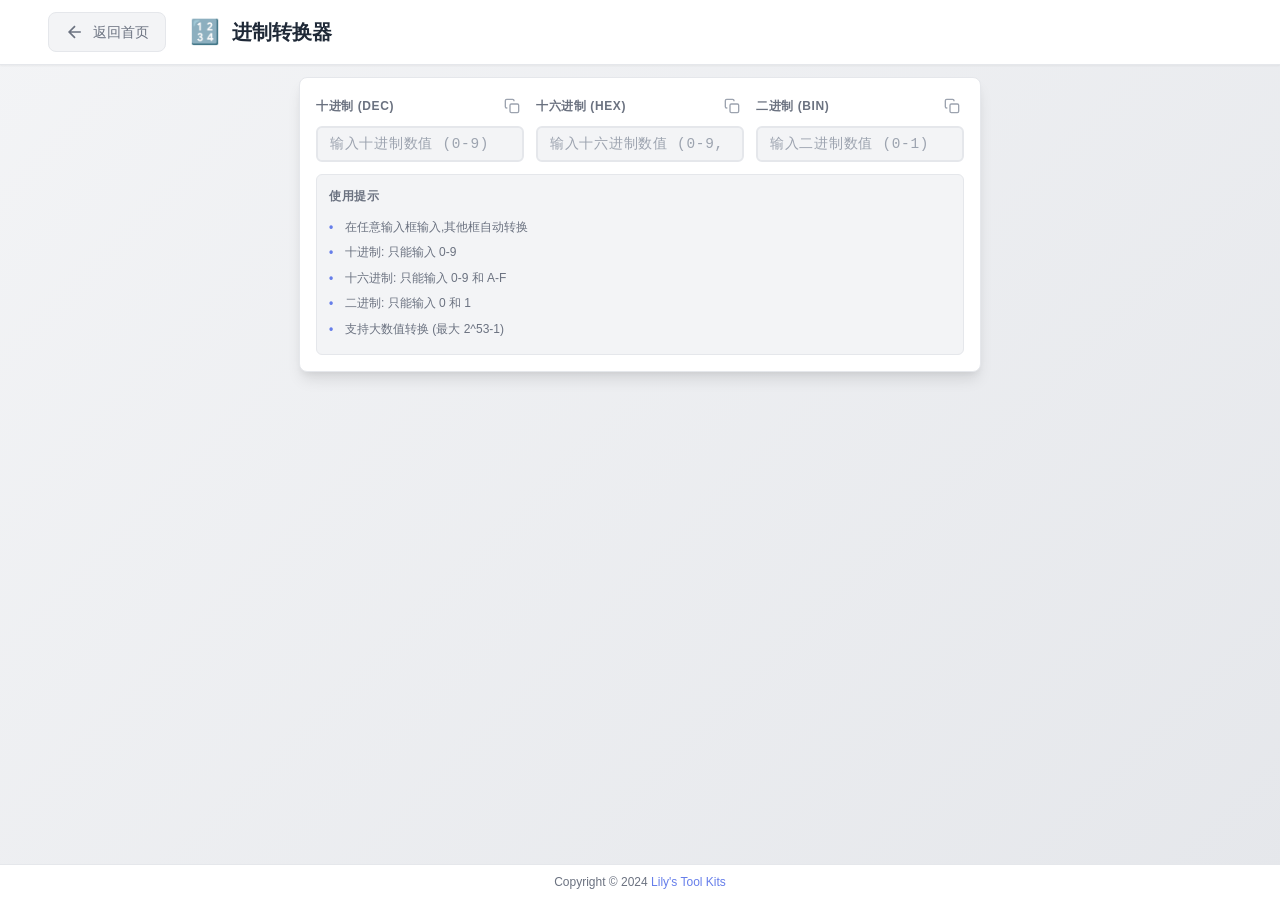
==== commit fa344d69: "Release v1.0.4: H5显示优化,横向布局,光模块计算器重新设计 - H5显示优化,防止整体滚动 - 首页工具卡片横向排列 - 进制转换器横向布局 - Hex/ASCII转换器横向布局 -" ====
--- a/converter/converter.html
+++ b/converter/converter.html
@@ -32,46 +32,49 @@
         <main class="app-main">
             <div class="container">
                 <div class="converter-card">
-                    <!-- 十进制输入 -->
-                    <div class="input-section">
-                        <div class="input-header">
-                            <span class="input-label">十进制 (DEC)</span>
-                            <button class="copy-btn" data-target="decimalInput" title="复制">
-                                <svg width="16" height="16" viewBox="0 0 24 24" fill="none" stroke="currentColor" stroke-width="2">
-                                    <rect x="9" y="9" width="13" height="13" rx="2" ry="2"></rect>
-                                    <path d="M5 15H4a2 2 0 0 1-2-2V4a2 2 0 0 1 2-2h9a2 2 0 0 1 2 2v1"></path>
-                                </svg>
-                            </button>
+                    <!-- 横向排列的输入框 -->
+                    <div class="inputs-row">
+                        <!-- 十进制输入 -->
+                        <div class="input-section">
+                            <div class="input-header">
+                                <span class="input-label">十进制 (DEC)</span>
+                                <button class="copy-btn" data-target="decimalInput" title="复制">
+                                    <svg width="16" height="16" viewBox="0 0 24 24" fill="none" stroke="currentColor" stroke-width="2">
+                                        <rect x="9" y="9" width="13" height="13" rx="2" ry="2"></rect>
+                                        <path d="M5 15H4a2 2 0 0 1-2-2V4a2 2 0 0 1 2-2h9a2 2 0 0 1 2 2v1"></path>
+                                    </svg>
+                                </button>
+                            </div>
+                            <input type="text" id="decimalInput" class="input-box" placeholder="输入十进制数值 (0-9)" autocomplete="off">
                         </div>
-                        <input type="text" id="decimalInput" class="input-box" placeholder="输入十进制数值 (0-9)" autocomplete="off">
-                    </div>
 
-                    <!-- 十六进制输入 -->
-                    <div class="input-section">
-                        <div class="input-header">
-                            <span class="input-label">十六进制 (HEX)</span>
-                            <button class="copy-btn" data-target="hexInput" title="复制">
-                                <svg width="16" height="16" viewBox="0 0 24 24" fill="none" stroke="currentColor" stroke-width="2">
-                                    <rect x="9" y="9" width="13" height="13" rx="2" ry="2"></rect>
-                                    <path d="M5 15H4a2 2 0 0 1-2-2V4a2 2 0 0 1 2-2h9a2 2 0 0 1 2 2v1"></path>
-                                </svg>
-                            </button>
+                        <!-- 十六进制输入 -->
+                        <div class="input-section">
+                            <div class="input-header">
+                                <span class="input-label">十六进制 (HEX)</span>
+                                <button class="copy-btn" data-target="hexInput" title="复制">
+                                    <svg width="16" height="16" viewBox="0 0 24 24" fill="none" stroke="currentColor" stroke-width="2">
+                                        <rect x="9" y="9" width="13" height="13" rx="2" ry="2"></rect>
+                                        <path d="M5 15H4a2 2 0 0 1-2-2V4a2 2 0 0 1 2-2h9a2 2 0 0 1 2 2v1"></path>
+                                    </svg>
+                                </button>
+                            </div>
+                            <input type="text" id="hexInput" class="input-box" placeholder="输入十六进制数值 (0-9, A-F)" autocomplete="off">
                         </div>
-                        <input type="text" id="hexInput" class="input-box" placeholder="输入十六进制数值 (0-9, A-F)" autocomplete="off">
-                    </div>
 
-                    <!-- 二进制输入 -->
-                    <div class="input-section">
-                        <div class="input-header">
-                            <span class="input-label">二进制 (BIN)</span>
-                            <button class="copy-btn" data-target="binaryInput" title="复制">
-                                <svg width="16" height="16" viewBox="0 0 24 24" fill="none" stroke="currentColor" stroke-width="2">
-                                    <rect x="9" y="9" width="13" height="13" rx="2" ry="2"></rect>
-                                    <path d="M5 15H4a2 2 0 0 1-2-2V4a2 2 0 0 1 2-2h9a2 2 0 0 1 2 2v1"></path>
-                                </svg>
-                            </button>
+                        <!-- 二进制输入 -->
+                        <div class="input-section">
+                            <div class="input-header">
+                                <span class="input-label">二进制 (BIN)</span>
+                                <button class="copy-btn" data-target="binaryInput" title="复制">
+                                    <svg width="16" height="16" viewBox="0 0 24 24" fill="none" stroke="currentColor" stroke-width="2">
+                                        <rect x="9" y="9" width="13" height="13" rx="2" ry="2"></rect>
+                                        <path d="M5 15H4a2 2 0 0 1-2-2V4a2 2 0 0 1 2-2h9a2 2 0 0 1 2 2v1"></path>
+                                    </svg>
+                                </button>
+                            </div>
+                            <input type="text" id="binaryInput" class="input-box" placeholder="输入二进制数值 (0-1)" autocomplete="off">
                         </div>
-                        <input type="text" id="binaryInput" class="input-box" placeholder="输入二进制数值 (0-1)" autocomplete="off">
                     </div>
 
                     <!-- 使用提示 -->
--- a/home/style.css
+++ b/home/style.css
@@ -64,6 +64,8 @@
     display: flex;
     flex-direction: column;
     min-height: 100vh;
+    max-height: 100vh;
+    overflow: hidden;
 }
 
 /* ==================== 头部导航 ==================== */
@@ -79,29 +81,29 @@
 .header-content {
     max-width: 1200px;
     margin: 0 auto;
-    padding: var(--spacing-md) var(--spacing-sm);
+    padding: var(--spacing-sm) var(--spacing-xs);
 }
 
 .logo-section {
     display: flex;
     align-items: center;
-    gap: var(--spacing-md);
-    margin-bottom: var(--spacing-xs);
+    gap: var(--spacing-sm);
+    margin-bottom: 0;
 }
 
 .logo-icon {
-    font-size: 2rem;
+    font-size: 1.5rem;
     filter: drop-shadow(0 2px 4px rgba(0, 0, 0, 0.1));
 }
 
 .logo-text {
     display: flex;
     align-items: center;
-    gap: var(--spacing-sm);
+    gap: var(--spacing-xs);
 }
 
 .logo-text h1 {
-    font-size: 1.5rem;
+    font-size: 1.25rem;
     font-weight: 700;
     background: var(--primary-gradient);
     -webkit-background-clip: text;
@@ -130,9 +132,10 @@
 /* ==================== 主内容区 ==================== */
 .app-main {
     flex: 1;
-    padding: var(--spacing-lg) 0;
+    padding: var(--spacing-sm) 0;
     display: flex;
     flex-direction: column;
+    overflow-y: auto;
 }
 
 .container {
@@ -143,22 +146,26 @@
 
 /* ==================== 工具网格 ==================== */
 .tools-grid {
-    display: grid;
-    grid-template-columns: repeat(auto-fill, minmax(280px, 1fr));
-    gap: var(--spacing-md);
-    margin-bottom: var(--spacing-lg);
+    display: flex;
+    flex-wrap: wrap;
+    gap: var(--spacing-sm);
+    margin-bottom: var(--spacing-sm);
+    justify-content: center;
 }
 
 .tool-card {
     background: var(--card-bg);
-    border-radius: var(--radius-lg);
-    padding: var(--spacing-lg);
+    border-radius: var(--radius-md);
+    padding: var(--spacing-md);
     box-shadow: var(--shadow-md);
     cursor: pointer;
     transition: all 0.3s cubic-bezier(0.4, 0, 0.2, 1);
     border: 1px solid var(--border-color);
     position: relative;
     overflow: hidden;
+    flex: 1 1 280px;
+    max-width: 350px;
+    min-width: 250px;
 }
 
 .tool-card::before {
@@ -184,14 +191,14 @@
 }
 
 .tool-icon {
-    width: 48px;
-    height: 48px;
-    border-radius: var(--radius-md);
+    width: 40px;
+    height: 40px;
+    border-radius: var(--radius-sm);
     display: flex;
     align-items: center;
     justify-content: center;
-    font-size: 1.5rem;
-    margin-bottom: var(--spacing-sm);
+    font-size: 1.25rem;
+    margin-bottom: var(--spacing-xs);
     background: var(--bg-gradient);
 }
 
@@ -208,17 +215,17 @@
 }
 
 .tool-title {
-    font-size: 1.1rem;
+    font-size: 1rem;
     font-weight: 600;
     color: var(--text-primary);
     margin-bottom: var(--spacing-xs);
 }
 
 .tool-description {
-    font-size: 0.85rem;
+    font-size: 0.8rem;
     color: var(--text-secondary);
-    line-height: 1.4;
-    margin-bottom: var(--spacing-sm);
+    line-height: 1.3;
+    margin-bottom: var(--spacing-xs);
 }
 
 .tool-tags {
@@ -286,8 +293,9 @@
 .app-footer {
     background: var(--card-bg);
     border-top: 1px solid var(--border-color);
-    padding: var(--spacing-md) 0;
+    padding: var(--spacing-xs) 0;
     margin-top: auto;
+    flex-shrink: 0;
 }
 
 .footer-content {
@@ -299,8 +307,8 @@
 
 .footer-content p {
     color: var(--text-secondary);
-    font-size: 0.875rem;
-    margin-bottom: var(--spacing-xs);
+    font-size: 0.75rem;
+    margin-bottom: 0;
 }
 
 .footer-content a {
--- a/converter/converter.css
+++ b/converter/converter.css
@@ -54,10 +54,13 @@
 /* ==================== 转换器卡片 ==================== */
 .converter-card {
     background: var(--card-bg);
-    border-radius: var(--radius-lg);
-    padding: var(--spacing-lg);
+    border-radius: var(--radius-md);
+    padding: var(--spacing-md);
     box-shadow: var(--shadow-lg);
     border: 1px solid var(--border-color);
+    display: flex;
+    flex-direction: column;
+    gap: var(--spacing-sm);
 }
 
 /* ==================== 进制选择器 ==================== */
@@ -132,30 +135,48 @@
 
 /* ==================== 输入区域 ==================== */
 .input-section {
-    margin-bottom: var(--spacing-md);
+    margin-bottom: 0;
+}
+
+.input-header {
+    display: flex;
+    justify-content: space-between;
+    align-items: center;
+    margin-bottom: var(--spacing-xs);
 }
 
 .input-label {
-    font-size: 0.8rem;
-    font-weight: 600;
-    color: var(--text-secondary);
-    margin-bottom: var(--spacing-xs);
+    font-size: 0.75rem;
+    font-weight: 600;
+    color: var(--text-secondary);
     text-transform: uppercase;
     letter-spacing: 0.05em;
 }
 
 .input-box {
     width: 100%;
-    padding: var(--spacing-sm) var(--spacing-md);
+    padding: var(--spacing-xs) var(--spacing-sm);
     font-family: 'Courier New', Courier, monospace;
-    font-size: 1rem;
+    font-size: 0.9rem;
     font-weight: 600;
     border: 2px solid var(--border-color);
-    border-radius: var(--radius-md);
+    border-radius: var(--radius-sm);
     background: var(--bg-color);
     color: var(--text-primary);
     transition: all 0.3s ease;
     letter-spacing: 0.05em;
+}
+
+/* 横向布局容器 */
+.inputs-row {
+    display: flex;
+    gap: var(--spacing-sm);
+    flex-wrap: wrap;
+}
+
+.inputs-row .input-section {
+    flex: 1;
+    min-width: 200px;
 }
 
 .input-box:focus {
@@ -334,13 +355,14 @@
 /* ==================== 使用提示 ==================== */
 .tips-section {
     background: var(--bg-color);
-    border-radius: var(--radius-md);
-    padding: var(--spacing-md);
+    border-radius: var(--radius-sm);
+    padding: var(--spacing-sm);
     border: 1px solid var(--border-color);
+    margin-top: 0;
 }
 
 .tips-title {
-    font-size: 0.8rem;
+    font-size: 0.75rem;
     font-weight: 600;
     color: var(--text-secondary);
     margin-bottom: var(--spacing-xs);
@@ -355,10 +377,10 @@
 }
 
 .tips-list li {
-    font-size: 0.8rem;
-    color: var(--text-secondary);
-    padding: 0.25rem 0;
-    padding-left: 1.1rem;
+    font-size: 0.75rem;
+    color: var(--text-secondary);
+    padding: 0.2rem 0;
+    padding-left: 1rem;
     position: relative;
 }
 
